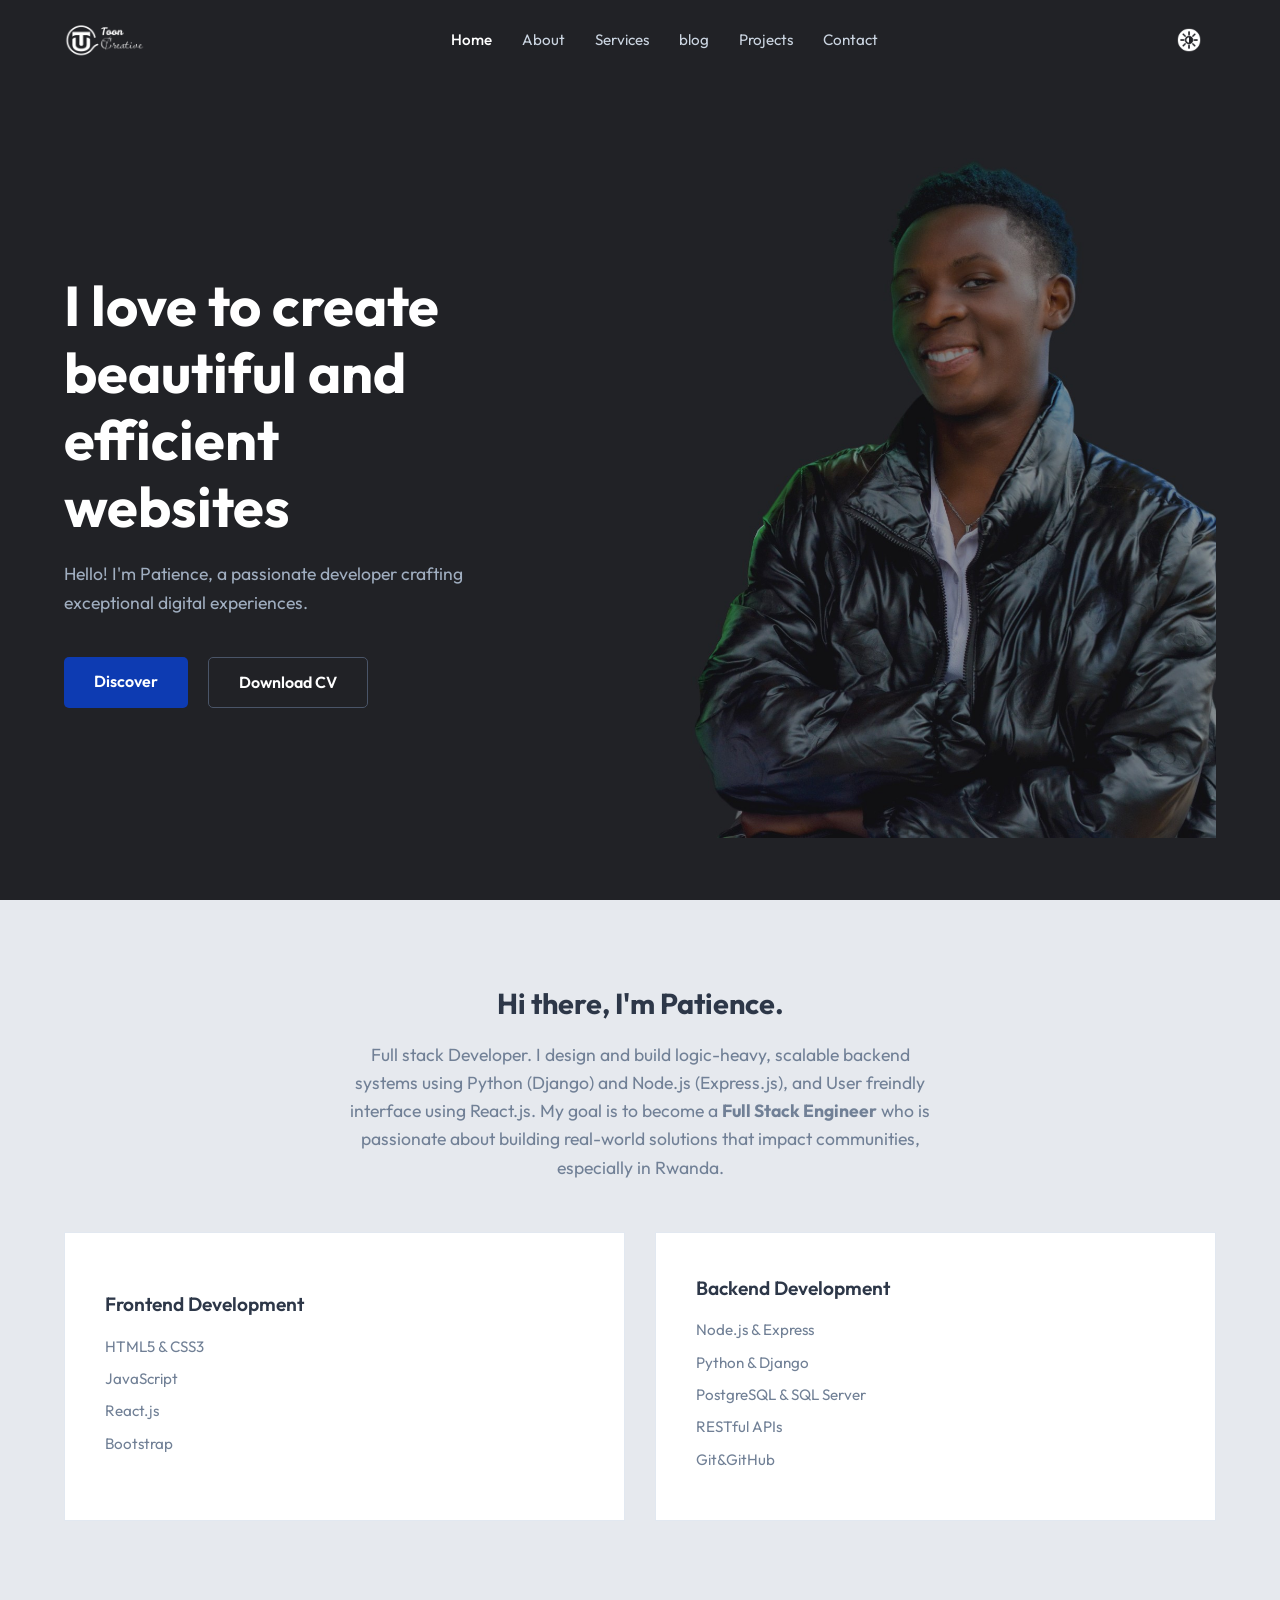
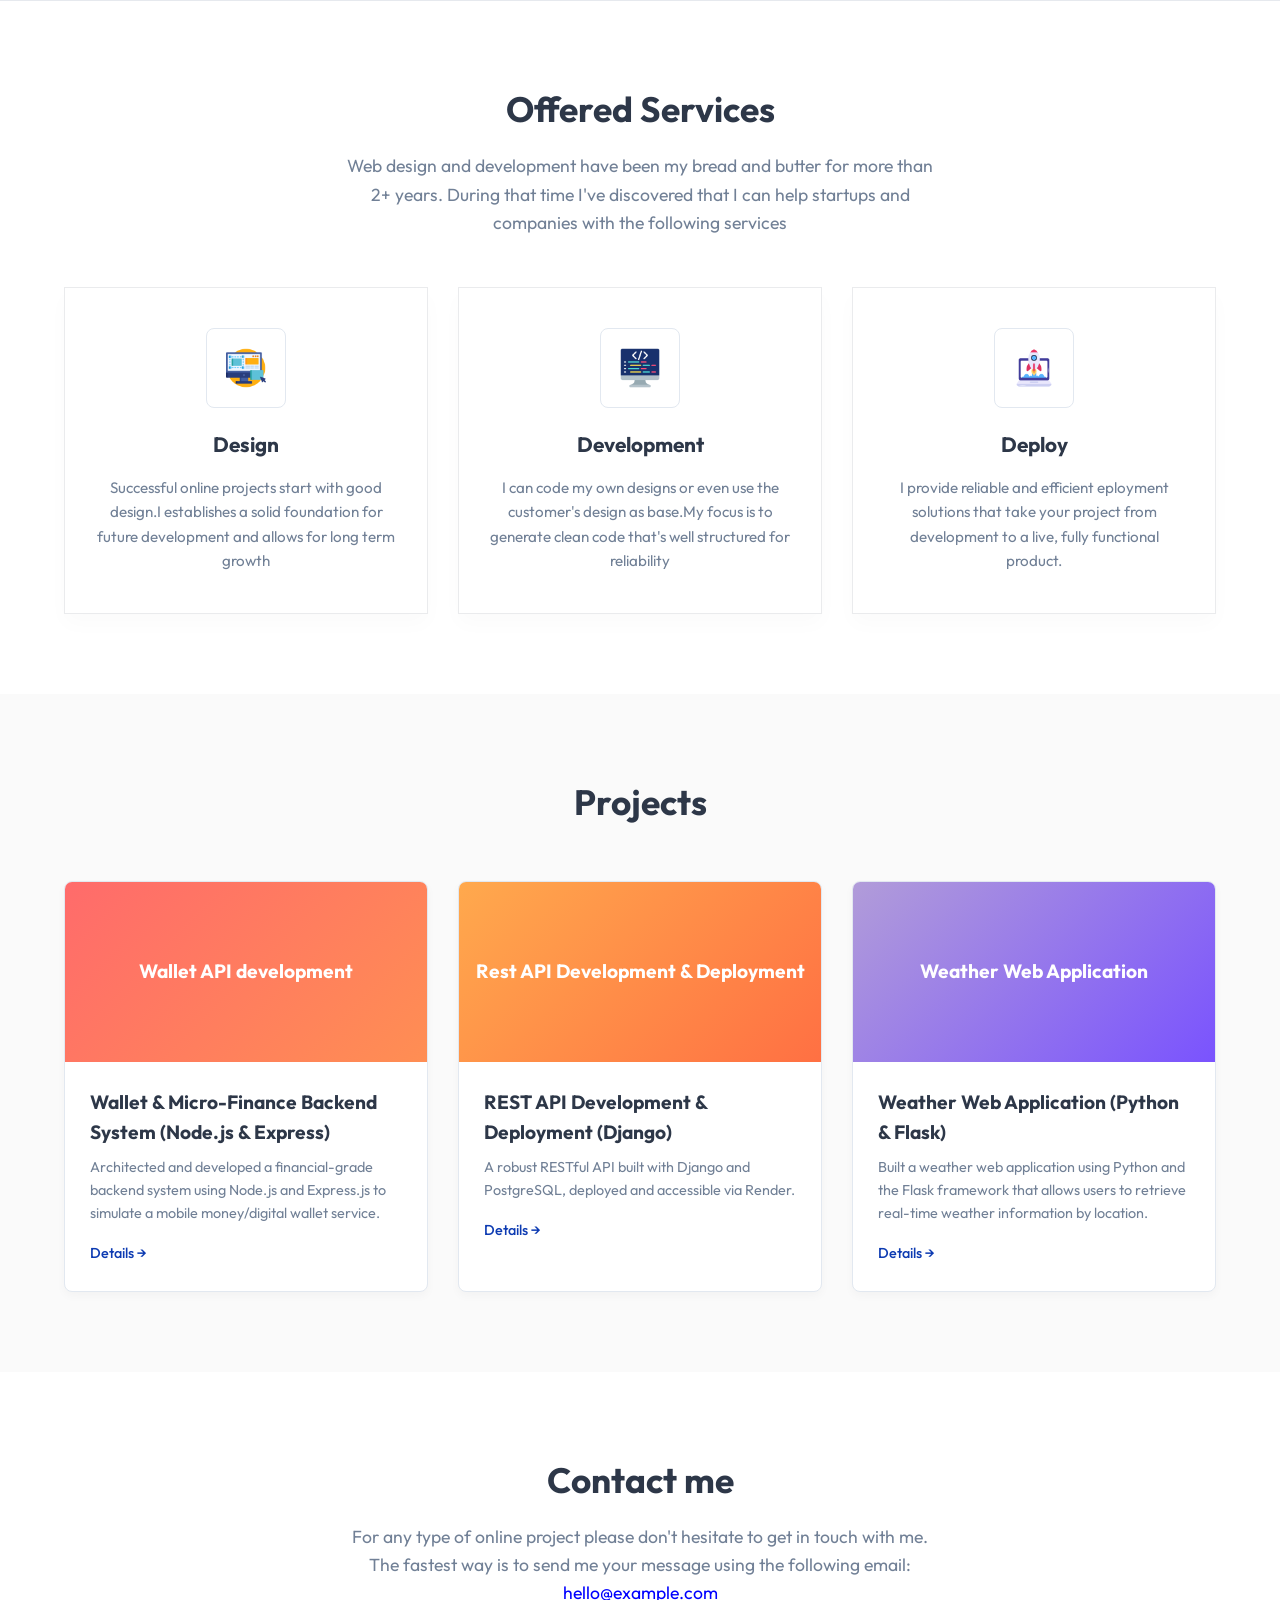
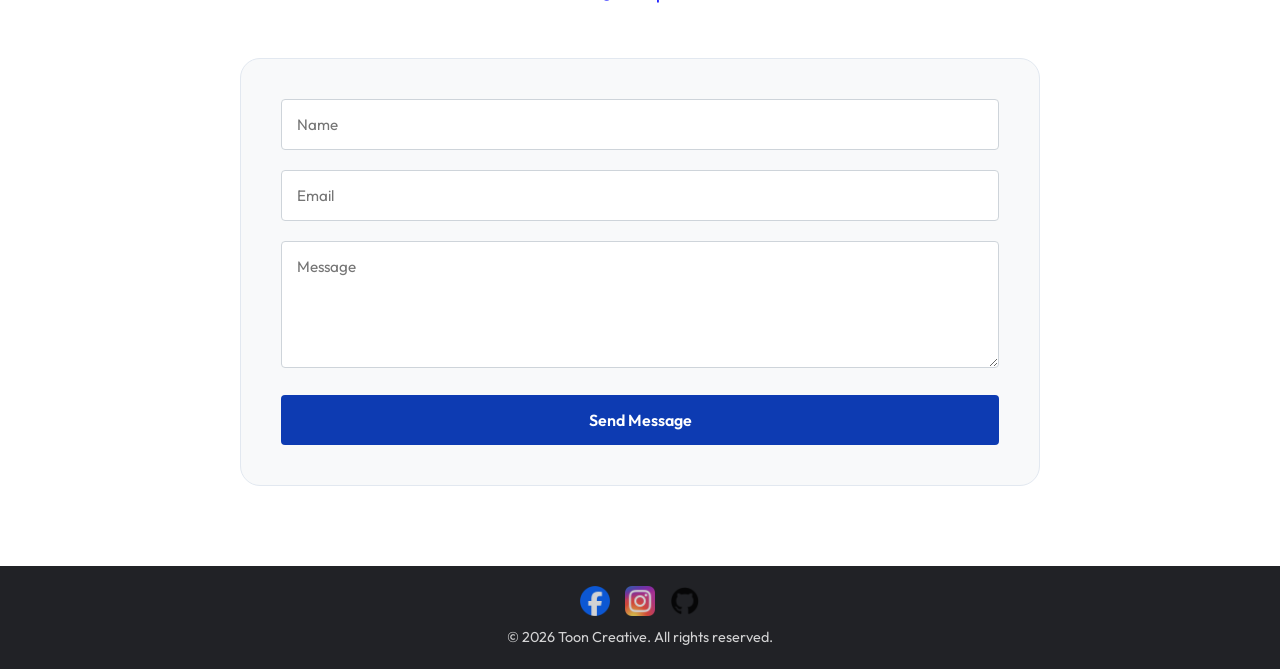
==== index.html @ cfaf15f7 "fix: change the name" ====
<!DOCTYPE html>
<html lang="en">
<head>
    <meta charset="UTF-8">
    <meta name="viewport" content="width=device-width, initial-scale=1.0">
    <link rel="preconnect" href="https://fonts.googleapis.com">
    <link rel="preconnect" href="https://fonts.gstatic.com" crossorigin>
    <link href="https://fonts.googleapis.com/css2?family=Outfit:wght@300;400;500;600;700&display=swap" rel="stylesheet">
    <link rel="stylesheet" href="style.css">
    <title>Portfolio - Patience</title>
</head>
<body >
    <!-- Navbar -->
    <nav class="nav-bar">
        <div class="container nav-container">
            <div class="logo">
                <img src="images/Screenshot 2026-04-03 215247.png" alt="Logo">
            </div>
            
            <div class="nav-links">
                <a href="#home" class="link active">Home</a>
                <a href="#about" class="link">About</a>
                <a href="#services" class="link">Services</a>
                <a href="#blog" class="link">blog</a>
                <a href="#projects" class="link">Projects</a>
                <a href="#contact" class="link">Contact</a>
            </div>
            <div class="nav-actions">
                <button class="theme-toggle" aria-label="Toggle Theme" style="background: none; border: none; cursor: pointer; color: white; display:flex; align-items:center; margin-right: 15px;">
                    <img id="theme-icon" src="images/mode.png" alt="Toggle Theme" style="width: 24px; height: auto;">
                </button>
                <button class="menu-toggle" aria-label="Toggle Menu">
                    <span></span>
                    <span></span>
                    <span></span>
                </button>
            </div>
        </div>
    </nav>

    <!-- Hero Section -->
    <section id="home" class="hero">
        <div class="container hero-container">
            <div class="hero-content">
                <h1>I love to create<br>beautiful and<br>efficient websites</h1>
                <p>Hello! I'm Patience, a passionate developer crafting exceptional digital experiences.</p>
                <div class="btn-group">
                    <a href="#projects" class="btn btn-primary">Discover</a>
                    <a href="https://drive.google.com/file/d/1nlRH454EWILKadph4BNVuAgpWPdBqZ8s/view?usp=sharing" class="btn btn-secondary">Download CV</a>
                </div>
            </div>
            <div class="hero-image">
                <img src="images/Image portfolio.jpg" alt="Patience Portrait">
            </div>
        </div>
    </section>

    <!-- Skills Section -->
    <section id="about" class="skills section-padding">
        <div class="container">
            <div class="section-title">
                <h2>Hi there, I'm Patience.</h2>
                <p>Full stack Developer. I design and build logic-heavy, scalable backend systems using Python (Django) and Node.js (Express.js), and User freindly interface using React.js. My goal is to become a <b>Full Stack Engineer</b> who is passionate about building real-world solutions that impact communities, especially in Rwanda.</p>
            </div>
            
            <div class="skills-grid">
                <div class="skill-card">
                    <h3>Frontend Development</h3>
                    <ul>
                        <li>HTML5 & CSS3</li>
                        <li>JavaScript</li>
                        <li>React.js</li>
                        <li>Bootstrap</li>
                    </ul>
                </div>
                <div class="skill-card">
                    <h3>Backend Development</h3>
                    <ul>
                        <li>Node.js & Express</li>
                        <li>Python & Django</li>
                        <li>PostgreSQL & SQL Server</li>
                        <li>RESTful APIs</li>
                        <li>Git&GitHub</li>
                    </ul>
                </div>
            </div>
        </div>
    </section>

    <!-- Services Section -->
    <section id="services" class="services section-padding">
        <div class="container">
            <div class="section-title">
                <h2>Offered Services</h2>
                <p>Web design and development have been my bread and butter for more than 2+ years. During that time I've discovered that 
                    I can help startups and companies with the following services</p>
            </div>
            <div class="services-grid">
                <div class="service-card">
                    <div class="service-icon"><img src="images/ux.png" alt="Design" style="width:40px; height:auto;"></div>
                    <h3>Design</h3>
                    <p>Successful online projects start with good design.I establishes a solid foundation for future development and allows for long term growth</p>
                </div>
                <div class="service-card">
                    <div class="service-icon"><img src="images/programming.png" alt="Development" style="width:40px; height:auto;"></div>
                    <h3>Development</h3>
                    <p>I can code my own designs or even use the customer's design as base.My focus is to generate clean code that's well structured for reliability</p>
                </div>
                <div class="service-card">
                    <div class="service-icon"><img src="images/launch.png" alt="Deploy" style="width:40px; height:auto;"></div>
                    <h3>Deploy</h3>
                    <p>I provide reliable and efficient eployment solutions that take your project from development to a live, fully functional product.</p>
                </div>
            </div>
        </div>
    </section>

    <!-- Projects Section -->
    <section id="projects" class="projects section-padding">
        <div class="container">
            <div class="section-title">
                <h2>Projects</h2>
            </div>
            <div class="projects-grid">
                <div class="project-card">
                    <div class="project-img bg-pink">
                        <div class="placeholder">Wallet API development</div>
                    </div>
                    <div class="project-info">
                        <h3>Wallet & Micro-Finance Backend System (Node.js & Express)</h3>
                        <p>Architected and developed a financial-grade backend system using Node.js and Express.js to simulate a mobile money/digital wallet service.</p>
                        <a href="https://github.com/uncletoon/wallet-system-api.git" class="details-link">Details →</a>
                    </div>
                </div>
                <div class="project-card">
                    <div class="project-img bg-orange">
                        <div class="placeholder">Rest API Development & Deployment</div>
                    </div>
                    <div class="project-info">
                        <h3>REST API Development & Deployment (Django)</h3>
                        <p>A robust RESTful API built with Django and PostgreSQL, deployed and accessible via Render.</p>
                        <a href="https://github.com/uncletoon/Django-Rest-Framework-project.git" class="details-link">Details →</a>
                    </div>
                </div>
                <div class="project-card">
                    <div class="project-img bg-purple">
                        <div class="placeholder">Weather Web Application</div>
                    </div>
                    <div class="project-info">
                        <h3>Weather Web Application (Python & Flask)</h3>
                        <p>Built a weather web application using Python and the Flask framework that allows users to retrieve real-time weather information by location. </p>
                        <a href="https://github.com/uncletoon/python-weather-web-app.git" class="details-link">Details →</a>
                    </div>
                </div>
            </div>
        </div>
    </section>

    <!-- Contact Section -->
    <section id="contact" class="contact section-padding">
        <div class="container">
            <div class="section-title">
                <h2>Contact me</h2>
                <p>For any type of online project please don't hesitate to get in touch with me. The fastest way is to send me your message using the following email: <a href="mailto:hello@example.com" style="color: blue;">hello@example.com</a></p>
            </div>
            <div class="contact-form-container">
                <form class="contact-form">
                    <div class="form-group">
                        <input type="text" placeholder="Name" required>
                    </div>
                    <div class="form-group">
                        <input type="email" placeholder="Email" required>
                    </div>
                    <div class="form-group">
                        <textarea placeholder="Message" rows="5" required></textarea>
                    </div>
                    <button type="submit" class="btn btn-primary submit-btn">Send Message</button>
                </form>
            </div>
        </div>
    </section>

    <!-- Footer -->
    <footer>
        <div class="container footer-container">
            <div class="social-links" style="display: flex; gap: 15px; align-items: center;">
                <a href="#" aria-label="Facebook"><img src="images/facebook-round-color-icon.png" alt="Facebook" style="width: 30px; height: auto;"></a>
                <a href="#" aria-label="Instagram"><img src="images/ig-instagram-icon.png" alt="Instagram" style="width: 30px; height: auto;"></a>
                <a href="https://github.com/uncletoon" aria-label="GitHub"><img src="images/github-icon.png" alt="GitHub" style="width: 30px; height: auto;"></a>
            </div>
            <p>&copy; 2026 Toon Creative. All rights reserved.</p>
        </div>
    </footer>
    <script src="script.js"></script>

</body>
</html>
---- style.css ----
:root {
    --bg-dark: #212226;
    --bg-light-grey: #F8F9FA;
    --bg-white: #FFFFFF;
    
    --text-dark: #2D3748;
    --text-light: #FFFFFF;
    --text-muted: #718096;
    
    --primary-blue: #0D3BB2;
    --primary-blue-hover: #1e52d8;
    --btn-dark: #212226;
    
    --border-color: #E2E8F0;
    --card-shadow: 0 4px 6px rgba(0, 0, 0, 0.05);
    
    font-size: 16px;
    scroll-behavior: smooth;
}

* {
    margin: 0;
    padding: 0;
    box-sizing: border-box;
    font-family: 'Outfit', sans-serif;
}

body {
    background-color: var(--bg-white);
    color: var(--text-dark);
    line-height: 1.6;
    overflow-x: hidden;
}

a {
    text-decoration: none;
    color: inherit;
    transition: all 0.3s ease;
}

ul {
    list-style: none;
}

img {
    max-width: 100%;
    height: auto;
    display: block;
}

.container {
    width: 90%;
    max-width: 1200px;
    margin: 0 auto;
}

.section-padding {
    padding: 80px 0;
}

.section-title {
    text-align: center;
    margin-bottom: 50px;
}

.section-title h2 {
    font-size: 2.2rem;
    margin-bottom: 15px;
    font-weight: 700;
    color: var(--text-dark);
}

.section-title p {
    color: var(--text-muted);
    font-size: 1.1rem;
    max-width: 600px;
    margin: 0 auto;
}

/* Navbar */
.nav-bar {
    position: absolute;
    top: 0;
    left: 0;
    width: 100%;
    background-color: transparent;
    z-index: 1000;
}

.nav-container {
    display: flex;
    justify-content: space-between;
    align-items: center;
    height: 80px;
}

.logo {
    display: flex;
    align-items: center;
    gap: 10px;
}

.logo img {
    height: 40px;
    width: auto;
    object-fit: contain;
}

.logo-text {
    font-size: 1.2rem;
    font-weight: 600;
    color: var(--text-light);
}

.nav-links {
    display: flex;
    gap: 30px;
}

.link {
    font-weight: 400;
    color: #cbd5e1;
    font-size: 0.95rem;
}

.link:hover, .link.active {
    color: var(--text-light);
    font-weight: 500;
}

/* Menu Toggle (Mobile) */
.menu-toggle {
    display: none;
    background: transparent;
    border: none;
    cursor: pointer;
    flex-direction: column;
    gap: 6px;
}

.menu-toggle span {
    width: 30px;
    height: 3px;
    background-color: var(--text-light);
    border-radius: 3px;
    transition: all 0.3s;
}

.theme-toggle:hover {
    transform: scale(1.1);
}

.nav-actions {
    display: flex;
    align-items: center;
    gap: 15px; /* Spacing between toggle and menu on mobile */
}

/* Hero Section */
.hero {
    min-height: 100vh;
    display: flex;
    align-items: center;
    background-color: var(--bg-dark);
    color: var(--text-light);
    padding-top: 80px;
}

.hero-container {
    display: flex;
    align-items: center;
    justify-content: space-between;
    gap: 50px;
}

.hero-content {
    flex: 1;
    width: 100%;
}

.hero-content h1 {
    font-size: 3.5rem;
    line-height: 1.2;
    margin-bottom: 20px;
    font-weight: 700;
    color: var(--text-light);
}

.hero-content p {
    font-size: 1.1rem;
    color: #a0aec0;
    margin-bottom: 40px;
    max-width: 500px;
}

.btn-group {
    display: flex;
    gap: 20px;
}

.btn {
    padding: 12px 30px;
    border-radius: 5px;
    font-weight: 600;
    font-size: 1rem;
    cursor: pointer;
    text-align: center;
    border: none;
    transition: all 0.3s;
}

.btn-primary {
    background-color: var(--primary-blue);
    color: var(--text-light);
}

.btn-primary:hover {
    background-color: var(--primary-blue-hover);
}

.btn-secondary {
    background-color: var(--btn-dark);
    color: var(--text-light);
    border: 1px solid #4a5568;
}

.btn-secondary:hover {
    background-color: #2d3748;
}

.hero-image {
    flex: 1.5;
    display: flex;
    justify-content: flex-end;
    align-items: flex-end; 
}

.hero-image img {
    width: 100%;
    max-width: 600px;
    height: auto;
    object-fit: contain;
}

/* Skills Section */
.skills {
    background-color: #E6E9EE; 
}

.skills .section-title h2 {
    color: var(--text-dark);
    font-size: 1.8rem;
}

.skills .section-title p {
    color: var(--text-muted);
}

.skills-grid {
    display: grid;
    grid-template-columns: repeat(auto-fit, minmax(300px, 1fr));
    gap: 30px;
}

.skill-card {
    background-color: var(--bg-white);
    padding: 40px;
    border-radius: 0;
    border: 1px solid var(--border-color);
    box-shadow: none;
    display: flex;
    flex-direction: column;
    justify-content: center;
    align-items: flex-start;
}

.skill-card h3 {
    margin-bottom: 15px;
    font-size: 1.2rem;
    color: var(--text-dark);
    font-weight: 600;
}

.skill-card ul li {
    font-size: 0.95rem;
    margin-bottom: 8px;
    color: var(--text-muted);
}

/* Services */
.services {
    background-color: var(--bg-white);
}

.services-grid {
    display: grid;
    grid-template-columns: repeat(3, 1fr);
    gap: 30px;
}

.service-card {
    background-color: var(--bg-white);
    padding: 40px 30px;
    border-radius: 0;
    text-align: center;
    border: 1px solid #eaebed;
    box-shadow: 0 10px 20px rgba(0,0,0,0.02);
}

.service-icon {
    font-size: 2.5rem;
    margin-bottom: 20px;
    display: inline-flex;
    justify-content: center;
    align-items: center;
    width: 80px;
    height: 80px;
    border: 1px solid var(--border-color);
    border-radius: 8px;
}

.service-card h3 {
    margin-bottom: 15px;
    font-size: 1.3rem;
    color: var(--text-dark);
}

.service-card p {
    color: var(--text-muted);
    font-size: 0.95rem;
}

/* Projects */
.projects {
    background-color: #FAFAFA; /* Very light background for contrast */
}

.projects-grid {
    display: grid;
    grid-template-columns: repeat(auto-fit, minmax(300px, 1fr));
    gap: 30px;
}

.project-card {
    background-color: var(--bg-white);
    border-radius: 8px;
    overflow: hidden;
    border: 1px solid var(--border-color);
    box-shadow: 0 4px 10px rgba(0,0,0,0.03);
}

.project-img {
    height: 180px;
    display: flex;
    align-items: center;
    justify-content: center;
    color: white;
    font-size: 1.2rem;
    font-weight: bold;
}

.bg-pink { background: linear-gradient(135deg, #FF6B6B, #FF8E53); }
.bg-orange { background: linear-gradient(135deg, #FFA94D, #FF7043); }
.bg-purple { background: linear-gradient(135deg, #B19CD9, #7A53FE); }

.project-info {
    padding: 25px;
}

.project-info h3 {
    font-size: 1.2rem;
    margin-bottom: 8px;
    color: var(--text-dark);
}

.project-info p {
    color: var(--text-muted);
    margin-bottom: 15px;
    font-size: 0.9rem;
}

.details-link {
    color: var(--primary-blue);
    font-weight: 500;
    font-size: 0.9rem;
}

.details-link:hover {
    text-decoration: underline;
}

/* Contact */
.contact {
    background-color: var(--bg-white);
}

.contact-form-container {
    max-width: 800px;
    margin: 0 auto;
    background-color: var(--bg-light-grey);
    padding: 40px;
    border-radius: 20px;
    border: 1px solid var(--border-color);
}

.form-group {
    margin-bottom: 20px;
}

.form-group input,
.form-group textarea {
    width: 100%;
    padding: 15px;
    background-color: var(--bg-white);
    border: 1px solid #ced4da;
    border-radius: 4px;
    color: var(--text-dark);
    font-size: 0.95rem;
}

.form-group input:focus,
.form-group textarea:focus {
    outline: none;
    border-color: var(--primary-blue);
}

.submit-btn {
    width: 100%;
    border-radius: 4px;
    padding: 15px;
    font-size: 1rem;
    background-color: var(--primary-blue);
    color: white;
    border: none;
    cursor: pointer;
    font-weight: 600;
}

.submit-btn:hover {
    background-color: var(--primary-blue-hover);
}

/* Footer */
footer {
    padding: 20px 0;
    text-align: center;
    background-color: var(--bg-dark);
    color: white;
}

.social-links {
    display: flex;
    justify-content: center;
    gap: 20px;
    margin-bottom: 10px;
}

.social-links a {
    color: white;
    font-size: 1.2rem;
    opacity: 0.8;
}

.social-links a:hover {
    opacity: 1;
}

footer p {
    font-size: 0.9rem;
    opacity: 0.8;
}

/* Media Queries for Responsiveness */
@media screen and (max-width: 992px) {
    .section-padding {
        padding: 60px 0;
    }
    .hero {
        min-height: auto;
        padding-top: 140px;
        padding-bottom: 60px;
    }
    .hero-content h1 {
        font-size: 2.8rem;
    }
    .hero-image img {
        max-width: 320px;
    }
    .services-grid {
        grid-template-columns: repeat(2, 1fr);
    }
}

@media screen and (max-width: 768px) {
    .menu-toggle {
        display: flex;
    }
    
    .nav-bar {
        background-color: var(--bg-dark);
        position: fixed;
    }
    
    .logo-text, .menu-toggle span {
        color: var(--text-light);
    }
    
    .nav-links {
        position: fixed;
        top: 80px;
        left: -100%;
        width: 100%;
        height: calc(100vh - 80px);
        background-color: var(--bg-dark);
        flex-direction: column;
        align-items: center;
        padding-top: 50px;
        transition: left 0.3s ease;
    }
    
    .nav-links.show {
        left: 0;
    }
    
    .section-padding {
        padding: 40px 0;
    }

    .hero {
        min-height: auto;
        padding-top: 100px;
        padding-bottom: 30px;
    }

    .hero-container {
        flex-direction: column;
        text-align: center;
        padding-top: 20px;
        align-items: center;
    }
    
    .hero-content {
        max-width: 100%;
        width: 100%;
    }

    .hero-content p {
        margin: 0 auto 20px;
        font-size: 1.1rem;
    }
    
    .btn-group {
        justify-content: center;
    }

    .hero-image {
        margin-top: 30px;
        margin-left: 0;
        justify-content: center;
        width: 100%;
    }
    
    .hero-image img {
        max-width: 90%;
    }
    
    .hero-content h1 {
        font-size: 2.2rem;
        margin-bottom: 15px;
    }

    .nav-actions {
        gap: 15px;
    }
    
    .services-grid {
        grid-template-columns: 1fr;
    }
}

/* Dark Mode Overrides */
[data-theme="dark"] body {
    background-color: #212226;
    color: #F9FAFB;
}
[data-theme="dark"] .section-title h2 {
    color: #F9FAFB;
}
[data-theme="dark"] .skills {
    background-color: #212226;
}
[data-theme="dark"] .skill-card {
    background-color: #212226;
    border-color: #4B5563;
}
[data-theme="dark"] .skill-card h3 {
    color: #F9FAFB;
}
[data-theme="dark"] .services {
    background-color: #212226;
}
[data-theme="dark"] .service-card {
    background-color: #212226;
    border-color: #374151;
}
[data-theme="dark"] .service-card h3 {
    color: #F9FAFB;
}
[data-theme="dark"] .projects {
    background-color: #212226;
}
[data-theme="dark"] .project-card {
    background-color: #212226;
    border-color: #4B5563;
}
[data-theme="dark"] .project-info h3 {
    color: #F9FAFB;
}
[data-theme="dark"] .contact {
    background-color: #212226;
}
[data-theme="dark"] .contact-form-container {
    background-color: #212226;
    border-color: #4B5563;
}
[data-theme="dark"] .form-group input,
[data-theme="dark"] .form-group textarea {
    background-color: #212226;
    border-color: #4B5563;
    color: #F9FAFB;
}
[data-theme="dark"] .btn-secondary {
    background-color: #212226;
}
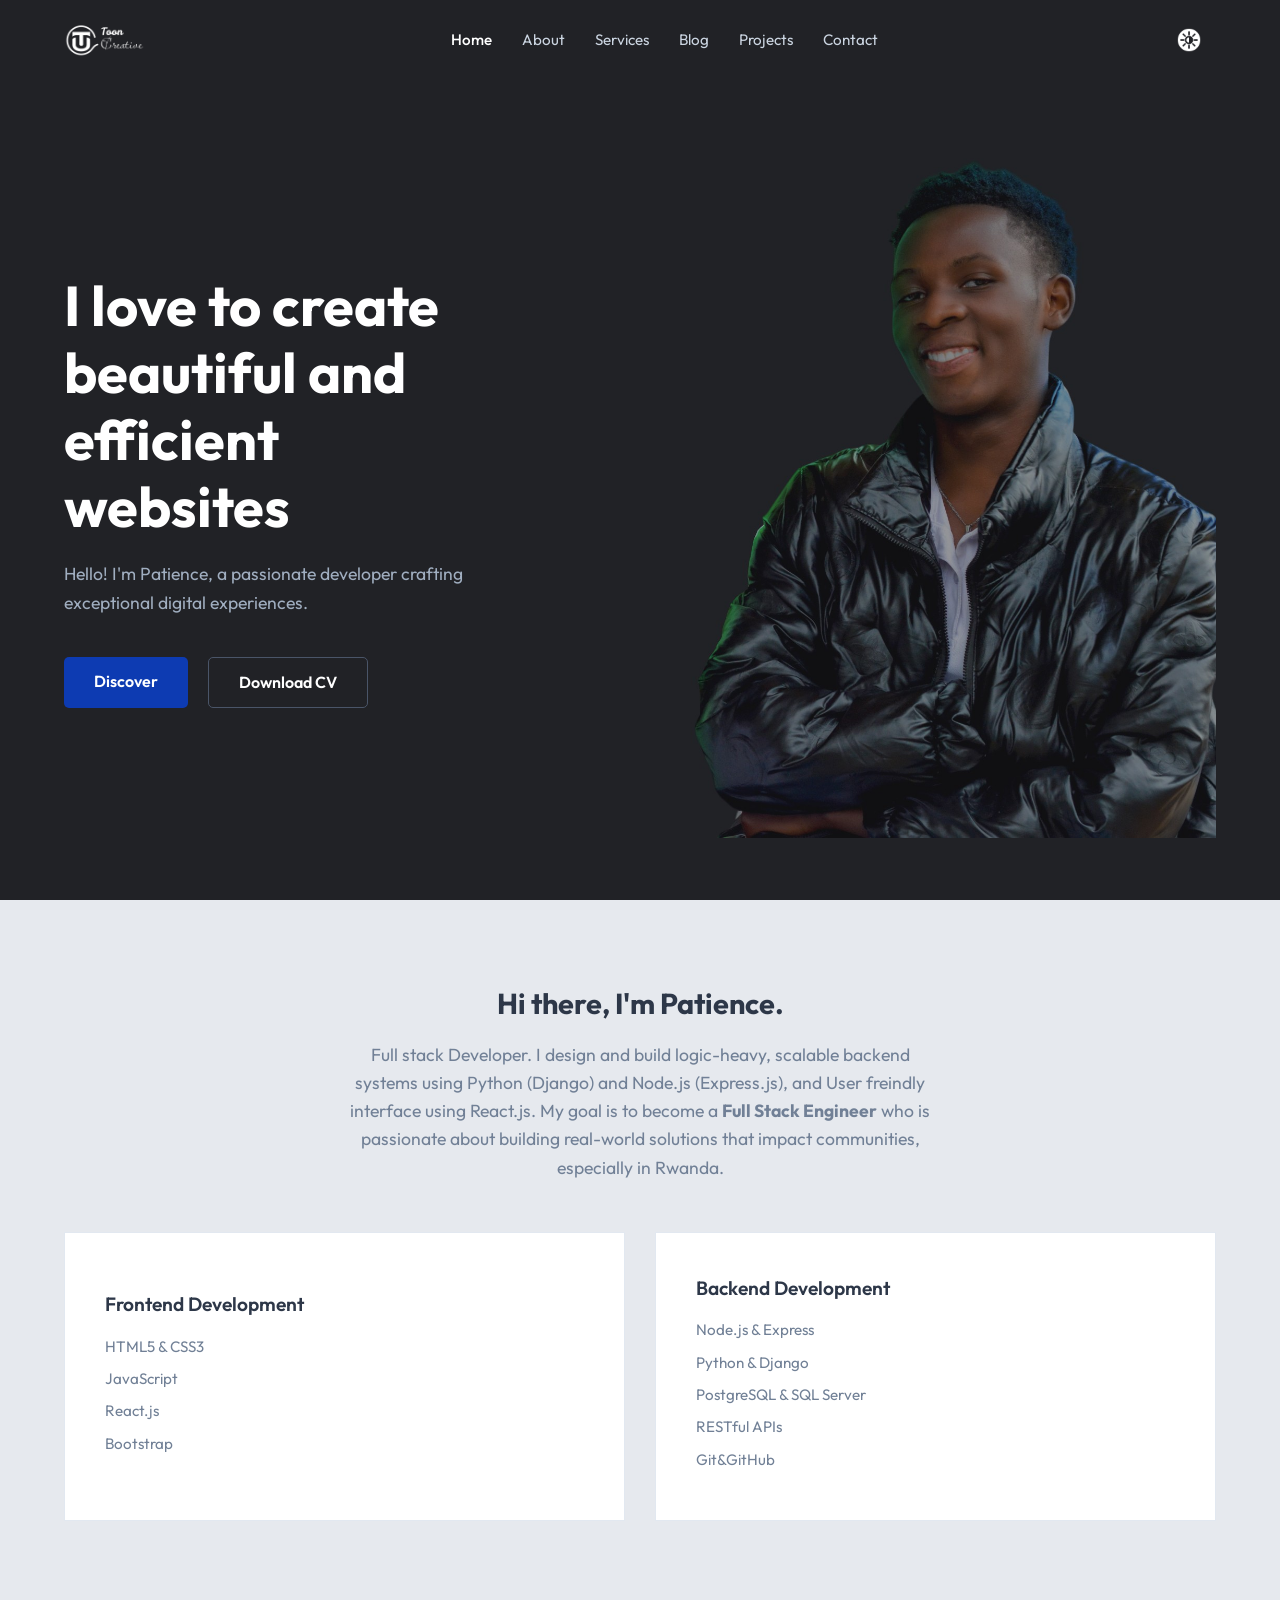
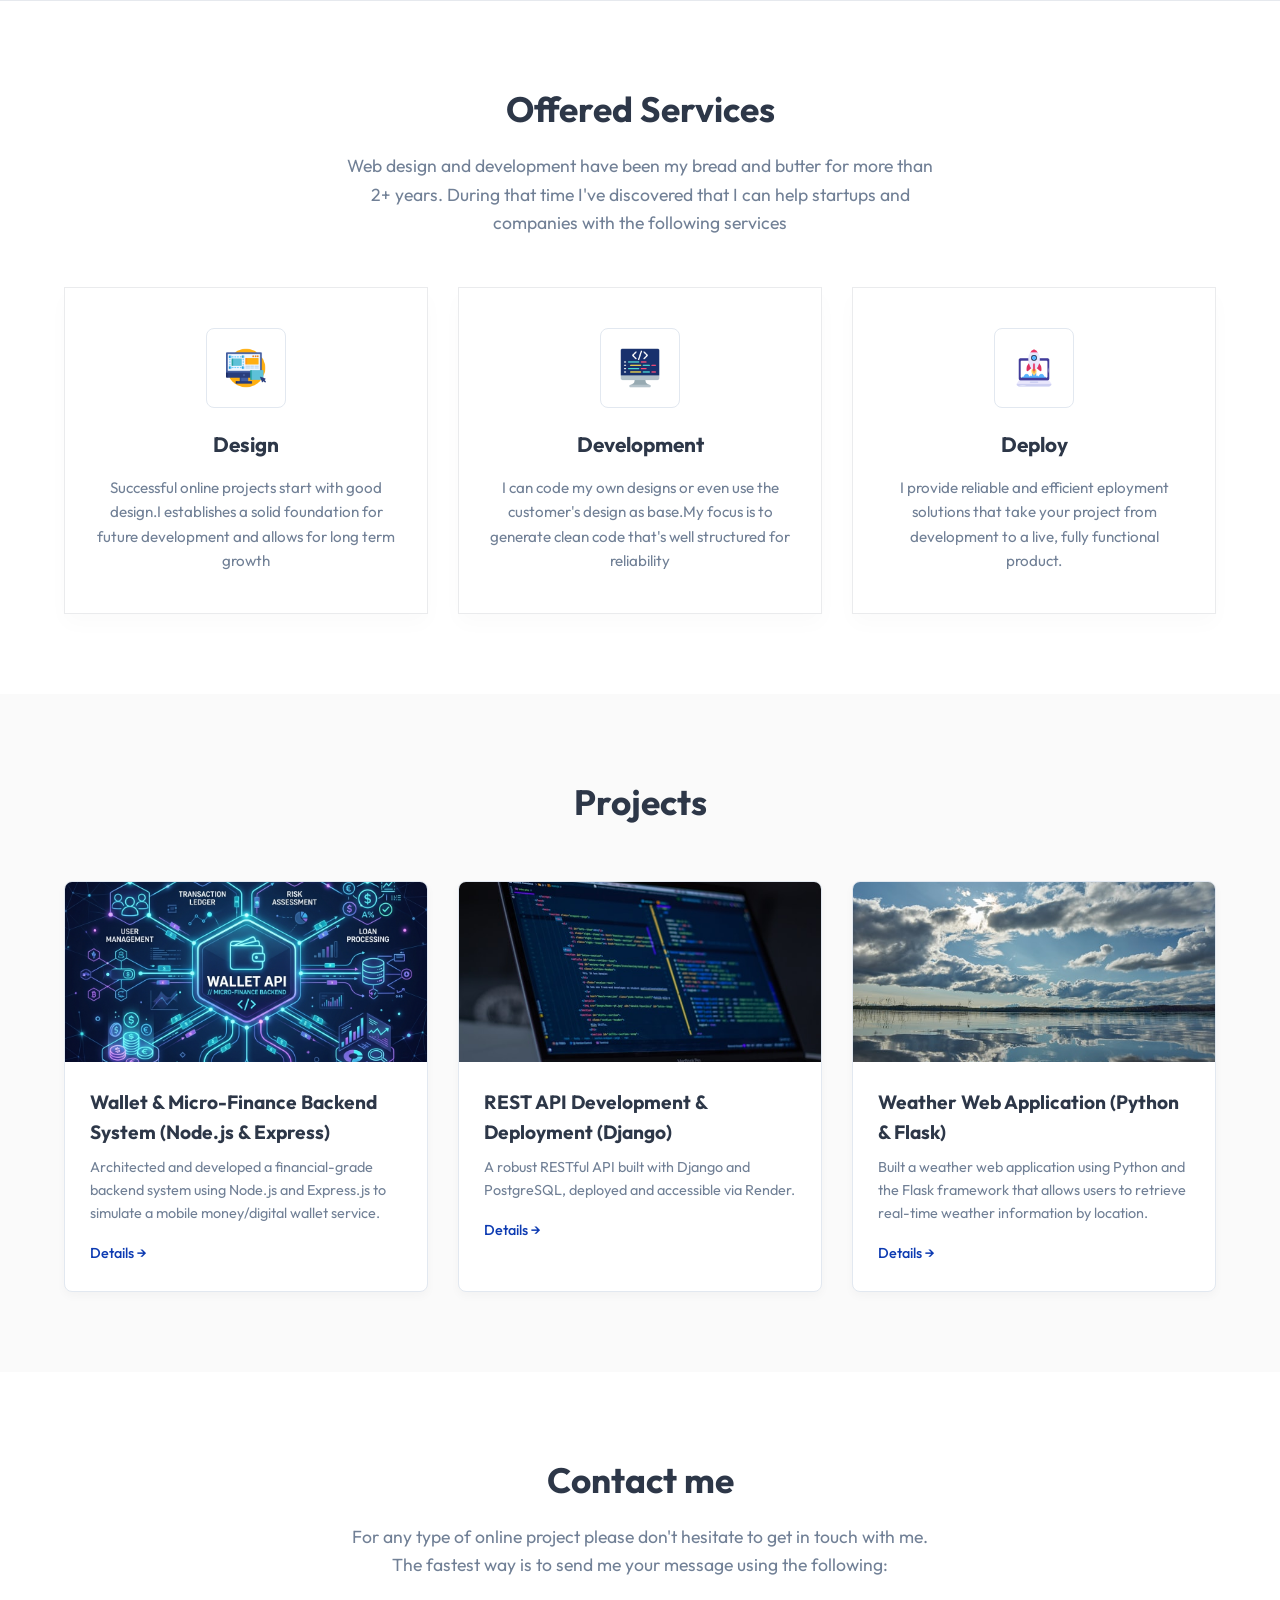
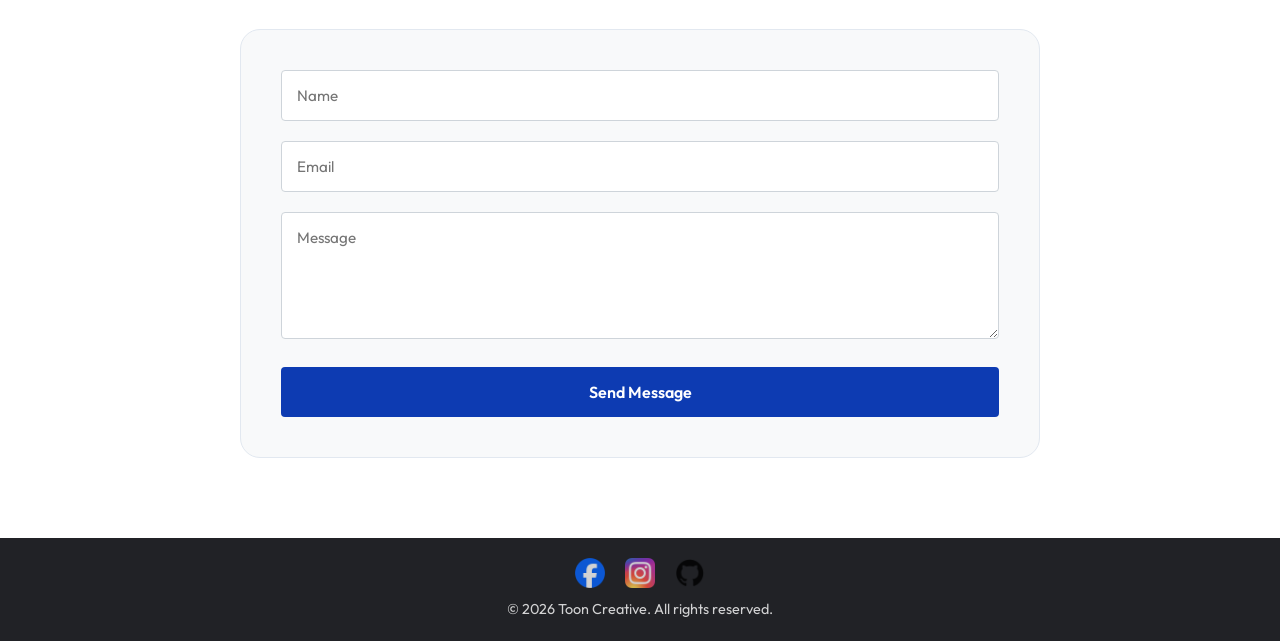
==== commit 0b3851ad: "fix: images, and add blog and comming soon page" ====
--- a/index.html
+++ b/index.html
@@ -1,197 +1,276 @@
-<!DOCTYPE html>
+<!doctype html>
 <html lang="en">
-<head>
-    <meta charset="UTF-8">
-    <meta name="viewport" content="width=device-width, initial-scale=1.0">
-    <link rel="preconnect" href="https://fonts.googleapis.com">
-    <link rel="preconnect" href="https://fonts.gstatic.com" crossorigin>
-    <link href="https://fonts.googleapis.com/css2?family=Outfit:wght@300;400;500;600;700&display=swap" rel="stylesheet">
-    <link rel="stylesheet" href="style.css">
+  <head>
+    <meta charset="UTF-8" />
+    <meta name="viewport" content="width=device-width, initial-scale=1.0" />
+    <link rel="preconnect" href="https://fonts.googleapis.com" />
+    <link rel="preconnect" href="https://fonts.gstatic.com" crossorigin />
+    <link
+      href="https://fonts.googleapis.com/css2?family=Outfit:wght@300;400;500;600;700&display=swap"
+      rel="stylesheet"
+    />
+    <link rel="stylesheet" href="style.css" />
     <title>Portfolio - Patience</title>
-</head>
-<body >
+  </head>
+  <body>
     <!-- Navbar -->
     <nav class="nav-bar">
-        <div class="container nav-container">
-            <div class="logo">
-                <img src="images/Screenshot 2026-04-03 215247.png" alt="Logo">
-            </div>
-            
-            <div class="nav-links">
-                <a href="#home" class="link active">Home</a>
-                <a href="#about" class="link">About</a>
-                <a href="#services" class="link">Services</a>
-                <a href="#blog" class="link">blog</a>
-                <a href="#projects" class="link">Projects</a>
-                <a href="#contact" class="link">Contact</a>
-            </div>
-            <div class="nav-actions">
-                <button class="theme-toggle" aria-label="Toggle Theme" style="background: none; border: none; cursor: pointer; color: white; display:flex; align-items:center; margin-right: 15px;">
-                    <img id="theme-icon" src="images/mode.png" alt="Toggle Theme" style="width: 24px; height: auto;">
-                </button>
-                <button class="menu-toggle" aria-label="Toggle Menu">
-                    <span></span>
-                    <span></span>
-                    <span></span>
-                </button>
-            </div>
-        </div>
+      <div class="container nav-container">
+        <div class="logo">
+          <img src="images/Screenshot 2026-04-03 215247.png" alt="Logo" />
+        </div>
+
+        <div class="nav-links">
+          <a href="#home" class="link active">Home</a>
+          <a href="#about" class="link">About</a>
+          <a href="#services" class="link">Services</a>
+          <a href="blog.html" class="link">Blog</a>
+          <a href="#projects" class="link">Projects</a>
+          <a href="#contact" class="link">Contact</a>
+        </div>
+        <div class="nav-actions">
+          <button class="theme-toggle" aria-label="Toggle Theme">
+            <img id="theme-icon" src="images/mode.png" alt="Toggle Theme" />
+          </button>
+          <button class="menu-toggle" aria-label="Toggle Menu">
+            <span></span>
+            <span></span>
+            <span></span>
+          </button>
+        </div>
+      </div>
     </nav>
 
     <!-- Hero Section -->
     <section id="home" class="hero">
-        <div class="container hero-container">
-            <div class="hero-content">
-                <h1>I love to create<br>beautiful and<br>efficient websites</h1>
-                <p>Hello! I'm Patience, a passionate developer crafting exceptional digital experiences.</p>
-                <div class="btn-group">
-                    <a href="#projects" class="btn btn-primary">Discover</a>
-                    <a href="https://drive.google.com/file/d/1nlRH454EWILKadph4BNVuAgpWPdBqZ8s/view?usp=sharing" class="btn btn-secondary">Download CV</a>
-                </div>
-            </div>
-            <div class="hero-image">
-                <img src="images/Image portfolio.jpg" alt="Patience Portrait">
-            </div>
-        </div>
+      <div class="container hero-container">
+        <div class="hero-content">
+          <h1>I love to create<br />beautiful and<br />efficient websites</h1>
+          <p>
+            Hello! I'm Patience, a passionate developer crafting exceptional
+            digital experiences.
+          </p>
+          <div class="btn-group">
+            <a href="#projects" class="btn btn-primary">Discover</a>
+            <a
+              href="https://drive.google.com/file/d/1nlRH454EWILKadph4BNVuAgpWPdBqZ8s/view?usp=sharing"
+              class="btn btn-secondary"
+              >Download CV</a
+            >
+          </div>
+        </div>
+        <div class="hero-image">
+          <img src="images/Image portfolio.jpg" alt="Patience Portrait" />
+        </div>
+      </div>
     </section>
 
     <!-- Skills Section -->
     <section id="about" class="skills section-padding">
-        <div class="container">
-            <div class="section-title">
-                <h2>Hi there, I'm Patience.</h2>
-                <p>Full stack Developer. I design and build logic-heavy, scalable backend systems using Python (Django) and Node.js (Express.js), and User freindly interface using React.js. My goal is to become a <b>Full Stack Engineer</b> who is passionate about building real-world solutions that impact communities, especially in Rwanda.</p>
-            </div>
-            
-            <div class="skills-grid">
-                <div class="skill-card">
-                    <h3>Frontend Development</h3>
-                    <ul>
-                        <li>HTML5 & CSS3</li>
-                        <li>JavaScript</li>
-                        <li>React.js</li>
-                        <li>Bootstrap</li>
-                    </ul>
-                </div>
-                <div class="skill-card">
-                    <h3>Backend Development</h3>
-                    <ul>
-                        <li>Node.js & Express</li>
-                        <li>Python & Django</li>
-                        <li>PostgreSQL & SQL Server</li>
-                        <li>RESTful APIs</li>
-                        <li>Git&GitHub</li>
-                    </ul>
-                </div>
-            </div>
-        </div>
+      <div class="container">
+        <div class="section-title">
+          <h2>Hi there, I'm Patience.</h2>
+          <p>
+            Full stack Developer. I design and build logic-heavy, scalable
+            backend systems using Python (Django) and Node.js (Express.js), and
+            User freindly interface using React.js. My goal is to become a
+            <b>Full Stack Engineer</b> who is passionate about building
+            real-world solutions that impact communities, especially in Rwanda.
+          </p>
+        </div>
+
+        <div class="skills-grid">
+          <div class="skill-card">
+            <h3>Frontend Development</h3>
+            <ul>
+              <li>HTML5 & CSS3</li>
+              <li>JavaScript</li>
+              <li>React.js</li>
+              <li>Bootstrap</li>
+            </ul>
+          </div>
+          <div class="skill-card">
+            <h3>Backend Development</h3>
+            <ul>
+              <li>Node.js & Express</li>
+              <li>Python & Django</li>
+              <li>PostgreSQL & SQL Server</li>
+              <li>RESTful APIs</li>
+              <li>Git&GitHub</li>
+            </ul>
+          </div>
+        </div>
+      </div>
     </section>
 
     <!-- Services Section -->
     <section id="services" class="services section-padding">
-        <div class="container">
-            <div class="section-title">
-                <h2>Offered Services</h2>
-                <p>Web design and development have been my bread and butter for more than 2+ years. During that time I've discovered that 
-                    I can help startups and companies with the following services</p>
-            </div>
-            <div class="services-grid">
-                <div class="service-card">
-                    <div class="service-icon"><img src="images/ux.png" alt="Design" style="width:40px; height:auto;"></div>
-                    <h3>Design</h3>
-                    <p>Successful online projects start with good design.I establishes a solid foundation for future development and allows for long term growth</p>
-                </div>
-                <div class="service-card">
-                    <div class="service-icon"><img src="images/programming.png" alt="Development" style="width:40px; height:auto;"></div>
-                    <h3>Development</h3>
-                    <p>I can code my own designs or even use the customer's design as base.My focus is to generate clean code that's well structured for reliability</p>
-                </div>
-                <div class="service-card">
-                    <div class="service-icon"><img src="images/launch.png" alt="Deploy" style="width:40px; height:auto;"></div>
-                    <h3>Deploy</h3>
-                    <p>I provide reliable and efficient eployment solutions that take your project from development to a live, fully functional product.</p>
-                </div>
-            </div>
-        </div>
+      <div class="container">
+        <div class="section-title">
+          <h2>Offered Services</h2>
+          <p>
+            Web design and development have been my bread and butter for more
+            than 2+ years. During that time I've discovered that I can help
+            startups and companies with the following services
+          </p>
+        </div>
+        <div class="services-grid">
+          <div class="service-card">
+            <div class="service-icon">
+              <img src="images/ux.png" alt="Design" />
+            </div>
+            <h3>Design</h3>
+            <p>
+              Successful online projects start with good design.I establishes a
+              solid foundation for future development and allows for long term
+              growth
+            </p>
+          </div>
+          <div class="service-card">
+            <div class="service-icon">
+              <img src="images/programming.png" alt="Development" />
+            </div>
+            <h3>Development</h3>
+            <p>
+              I can code my own designs or even use the customer's design as
+              base.My focus is to generate clean code that's well structured for
+              reliability
+            </p>
+          </div>
+          <div class="service-card">
+            <div class="service-icon">
+              <img src="images/launch.png" alt="Deploy" />
+            </div>
+            <h3>Deploy</h3>
+            <p>
+              I provide reliable and efficient eployment solutions that take
+              your project from development to a live, fully functional product.
+            </p>
+          </div>
+        </div>
+      </div>
     </section>
 
     <!-- Projects Section -->
     <section id="projects" class="projects section-padding">
-        <div class="container">
-            <div class="section-title">
-                <h2>Projects</h2>
-            </div>
-            <div class="projects-grid">
-                <div class="project-card">
-                    <div class="project-img bg-pink">
-                        <div class="placeholder">Wallet API development</div>
-                    </div>
-                    <div class="project-info">
-                        <h3>Wallet & Micro-Finance Backend System (Node.js & Express)</h3>
-                        <p>Architected and developed a financial-grade backend system using Node.js and Express.js to simulate a mobile money/digital wallet service.</p>
-                        <a href="https://github.com/uncletoon/wallet-system-api.git" class="details-link">Details →</a>
-                    </div>
-                </div>
-                <div class="project-card">
-                    <div class="project-img bg-orange">
-                        <div class="placeholder">Rest API Development & Deployment</div>
-                    </div>
-                    <div class="project-info">
-                        <h3>REST API Development & Deployment (Django)</h3>
-                        <p>A robust RESTful API built with Django and PostgreSQL, deployed and accessible via Render.</p>
-                        <a href="https://github.com/uncletoon/Django-Rest-Framework-project.git" class="details-link">Details →</a>
-                    </div>
-                </div>
-                <div class="project-card">
-                    <div class="project-img bg-purple">
-                        <div class="placeholder">Weather Web Application</div>
-                    </div>
-                    <div class="project-info">
-                        <h3>Weather Web Application (Python & Flask)</h3>
-                        <p>Built a weather web application using Python and the Flask framework that allows users to retrieve real-time weather information by location. </p>
-                        <a href="https://github.com/uncletoon/python-weather-web-app.git" class="details-link">Details →</a>
-                    </div>
-                </div>
-            </div>
-        </div>
+      <div class="container">
+        <div class="section-title">
+          <h2>Projects</h2>
+        </div>
+        <div class="projects-grid">
+          <div class="project-card">
+            <div class="project-img">
+              <img src="images/project_wallet_api.png" alt="Wallet API" />
+            </div>
+            <div class="project-info">
+              <h3>Wallet & Micro-Finance Backend System (Node.js & Express)</h3>
+              <p>
+                Architected and developed a financial-grade backend system using
+                Node.js and Express.js to simulate a mobile money/digital wallet
+                service.
+              </p>
+              <a
+                href="https://github.com/uncletoon/wallet-system-api.git"
+                class="details-link"
+                >Details →</a
+              >
+            </div>
+          </div>
+          <div class="project-card">
+            <div class="project-img">
+              <img src="images/project_rest_api.jpg" alt="REST API" />
+            </div>
+            <div class="project-info">
+              <h3>REST API Development & Deployment (Django)</h3>
+              <p>
+                A robust RESTful API built with Django and PostgreSQL, deployed
+                and accessible via Render.
+              </p>
+              <a
+                href="https://github.com/uncletoon/Django-Rest-Framework-project.git"
+                class="details-link"
+                >Details →</a
+              >
+            </div>
+          </div>
+          <div class="project-card">
+            <div class="project-img">
+              <img src="images/project_weather_app.jpg" alt="Weather App" />
+            </div>
+            <div class="project-info">
+              <h3>Weather Web Application (Python & Flask)</h3>
+              <p>
+                Built a weather web application using Python and the Flask
+                framework that allows users to retrieve real-time weather
+                information by location.
+              </p>
+              <a
+                href="https://github.com/uncletoon/python-weather-web-app.git"
+                class="details-link"
+                >Details →</a
+              >
+            </div>
+          </div>
+        </div>
+      </div>
     </section>
 
     <!-- Contact Section -->
     <section id="contact" class="contact section-padding">
-        <div class="container">
-            <div class="section-title">
-                <h2>Contact me</h2>
-                <p>For any type of online project please don't hesitate to get in touch with me. The fastest way is to send me your message using the following email: <a href="mailto:hello@example.com" style="color: blue;">hello@example.com</a></p>
-            </div>
-            <div class="contact-form-container">
-                <form class="contact-form">
-                    <div class="form-group">
-                        <input type="text" placeholder="Name" required>
-                    </div>
-                    <div class="form-group">
-                        <input type="email" placeholder="Email" required>
-                    </div>
-                    <div class="form-group">
-                        <textarea placeholder="Message" rows="5" required></textarea>
-                    </div>
-                    <button type="submit" class="btn btn-primary submit-btn">Send Message</button>
-                </form>
-            </div>
-        </div>
+      <div class="container">
+        <div class="section-title">
+          <h2>Contact me</h2>
+          <p>
+            For any type of online project please don't hesitate to get in touch
+            with me. The fastest way is to send me your message using the
+            following:
+          </p>
+        </div>
+        <div class="contact-form-container">
+          <form class="contact-form">
+            <div class="form-group">
+              <input type="text" placeholder="Name" required />
+            </div>
+            <div class="form-group">
+              <input type="email" placeholder="Email" required />
+            </div>
+            <div class="form-group">
+              <textarea placeholder="Message" rows="5" required></textarea>
+            </div>
+            <button type="submit" class="btn btn-primary submit-btn">
+              Send Message
+            </button>
+          </form>
+        </div>
+      </div>
     </section>
 
     <!-- Footer -->
     <footer>
-        <div class="container footer-container">
-            <div class="social-links" style="display: flex; gap: 15px; align-items: center;">
-                <a href="#" aria-label="Facebook"><img src="images/facebook-round-color-icon.png" alt="Facebook" style="width: 30px; height: auto;"></a>
-                <a href="#" aria-label="Instagram"><img src="images/ig-instagram-icon.png" alt="Instagram" style="width: 30px; height: auto;"></a>
-                <a href="https://github.com/uncletoon" aria-label="GitHub"><img src="images/github-icon.png" alt="GitHub" style="width: 30px; height: auto;"></a>
-            </div>
-            <p>&copy; 2026 Toon Creative. All rights reserved.</p>
-        </div>
+      <div class="container footer-container">
+        <div class="social-links">
+          <a href="#" aria-label="Facebook"
+            ><img
+              src="images/facebook-round-color-icon.png"
+              alt="Facebook"
+              style="width: 30px; height: auto"
+          /></a>
+          <a href="#" aria-label="Instagram"
+            ><img
+              src="images/ig-instagram-icon.png"
+              alt="Instagram"
+              style="width: 30px; height: auto"
+          /></a>
+          <a href="https://github.com/uncletoon" aria-label="GitHub"
+            ><img
+              src="images/github-icon.png"
+              alt="GitHub"
+              style="width: 30px; height: auto"
+          /></a>
+        </div>
+        <p>&copy; 2026 Toon Creative. All rights reserved.</p>
+      </div>
     </footer>
     <script src="script.js"></script>
-
-</body>
-</html>+  </body>
+</html>
--- a/style.css
+++ b/style.css
@@ -144,6 +144,21 @@
     background-color: var(--text-light);
     border-radius: 3px;
     transition: all 0.3s;
+}
+
+.theme-toggle {
+    background: none;
+    border: none;
+    cursor: pointer;
+    color: white;
+    display: flex;
+    align-items: center;
+    margin-right: 15px;
+}
+
+.theme-toggle img {
+    width: 24px;
+    height: auto;
 }
 
 .theme-toggle:hover {
@@ -319,6 +334,11 @@
     border-radius: 8px;
 }
 
+.service-icon img {
+    width: 40px;
+    height: auto;
+}
+
 .service-card h3 {
     margin-bottom: 15px;
     font-size: 1.3rem;
@@ -357,6 +377,13 @@
     color: white;
     font-size: 1.2rem;
     font-weight: bold;
+    overflow: hidden;
+}
+
+.project-img img {
+    width: 100%;
+    height: 100%;
+    object-fit: cover;
 }
 
 .bg-pink { background: linear-gradient(135deg, #FF6B6B, #FF8E53); }
@@ -632,3 +659,81 @@
 [data-theme="dark"] .btn-secondary {
     background-color: #212226;
 }
+
+/* Blog Specific Styles */
+.blog-hero {
+    min-height: 40vh;
+    align-items: flex-end;
+    padding-bottom: 50px;
+}
+
+.blog-hero .section-title {
+    margin-bottom: 0;
+}
+
+.blog-hero h1 {
+    font-size: 3rem;
+    color: var(--text-light);
+    margin-bottom: 10px;
+}
+
+.blog-hero p {
+    color: #a0aec0;
+    max-width: 600px;
+    margin: 0 auto;
+    font-size: 1.1rem;
+}
+
+.blog-projects {
+    min-height: 60vh;
+}
+
+.post-date {
+    color: var(--primary-blue);
+    font-size: 0.85rem;
+    font-weight: 600;
+    text-transform: uppercase;
+}
+
+.post-title {
+    margin-top: 8px;
+}
+
+a.text-blue {
+    color: blue;
+}
+
+/* Coming Soon Page Specific Styles */
+.coming-soon-hero {
+    min-height: 100vh;
+    display: flex;
+    align-items: center;
+    justify-content: center;
+    text-align: center;
+}
+
+.coming-soon-content {
+    max-width: 650px;
+    margin: 0 auto;
+    display: flex;
+    flex-direction: column;
+    align-items: center;
+}
+
+.coming-soon-title {
+    font-size: 3.5rem;
+    color: var(--text-light);
+    margin-bottom: 20px;
+    font-weight: 700;
+}
+
+.coming-soon-text {
+    font-size: 1.2rem;
+    color: #a0aec0;
+    margin-bottom: 30px;
+}
+
+.coming-soon-btn {
+    justify-content: center;
+    width: 100%;
+}
